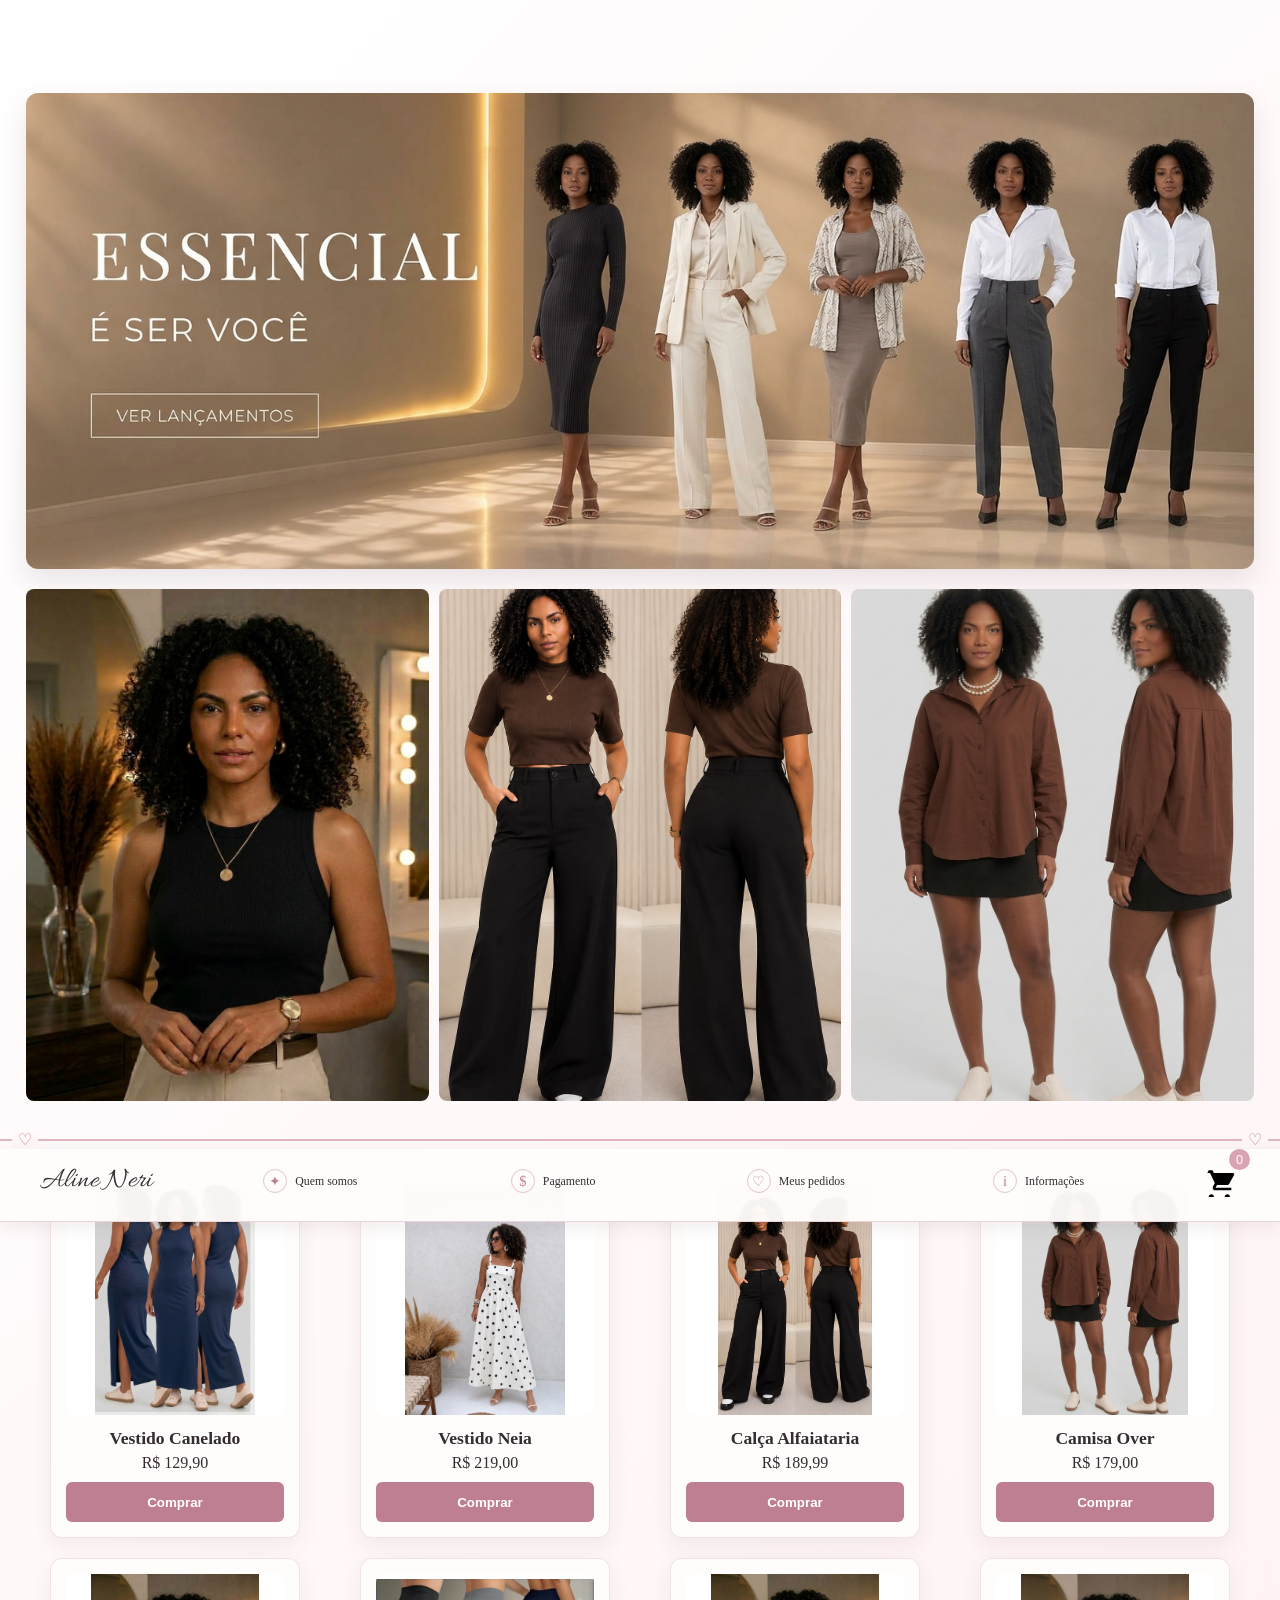
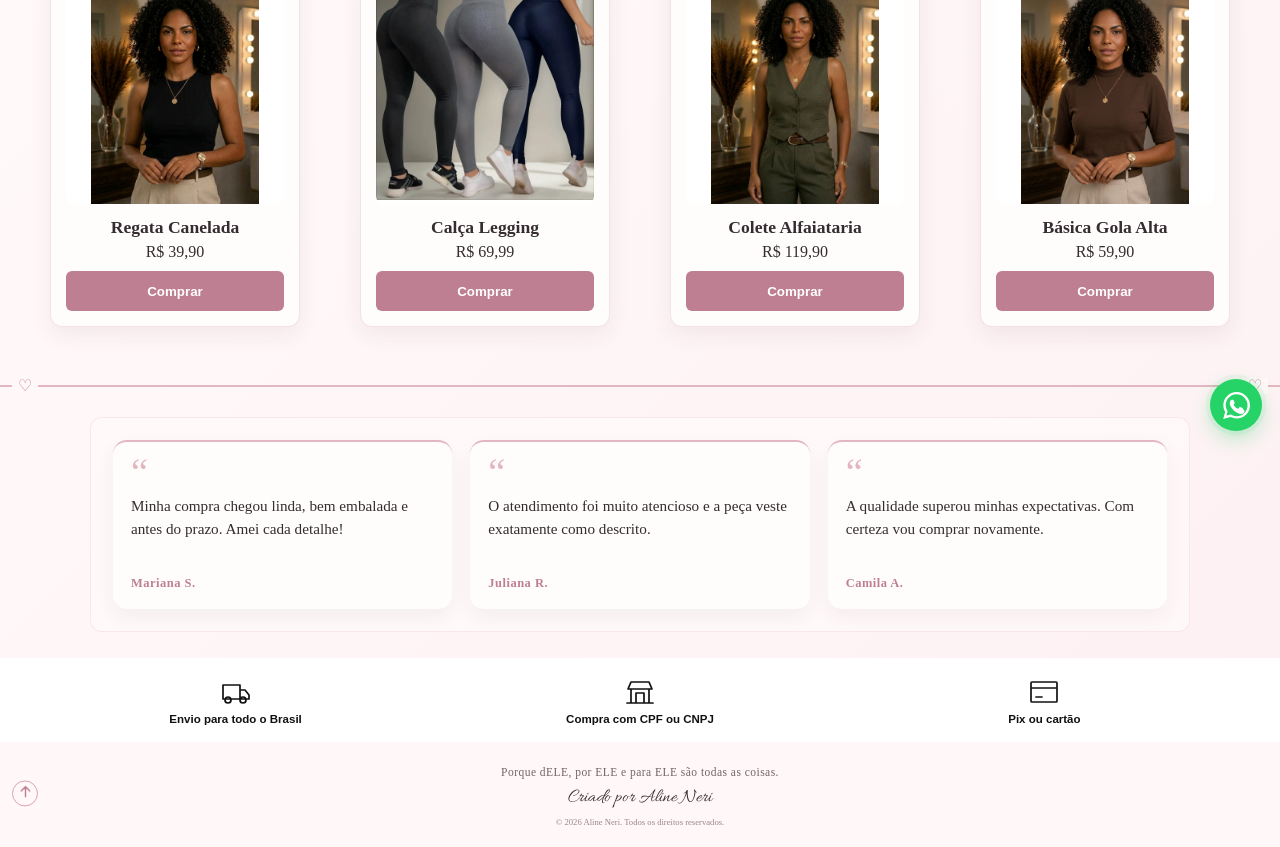
==== produto.html @ 68d3b945 "Publica catalogo Aline Neri" ====
<!DOCTYPE html>
<html lang="pt-br">
<head>
  <meta charset="UTF-8">
  <meta name="viewport" content="width=device-width, initial-scale=1.0">
  <meta name="robots" content="noindex">
  <meta http-equiv="refresh" content="0; url=index.html#catalogo">
  <title>Catálogo Aline Neri</title>
  <link rel="icon" href="img/coracao-aba.png" type="image/png" sizes="64x64">
</head>
<body>
  <p>Esta página foi movida. <a href="index.html#catalogo">Acessar o catálogo Aline Neri</a>.</p>
</body>
</html>
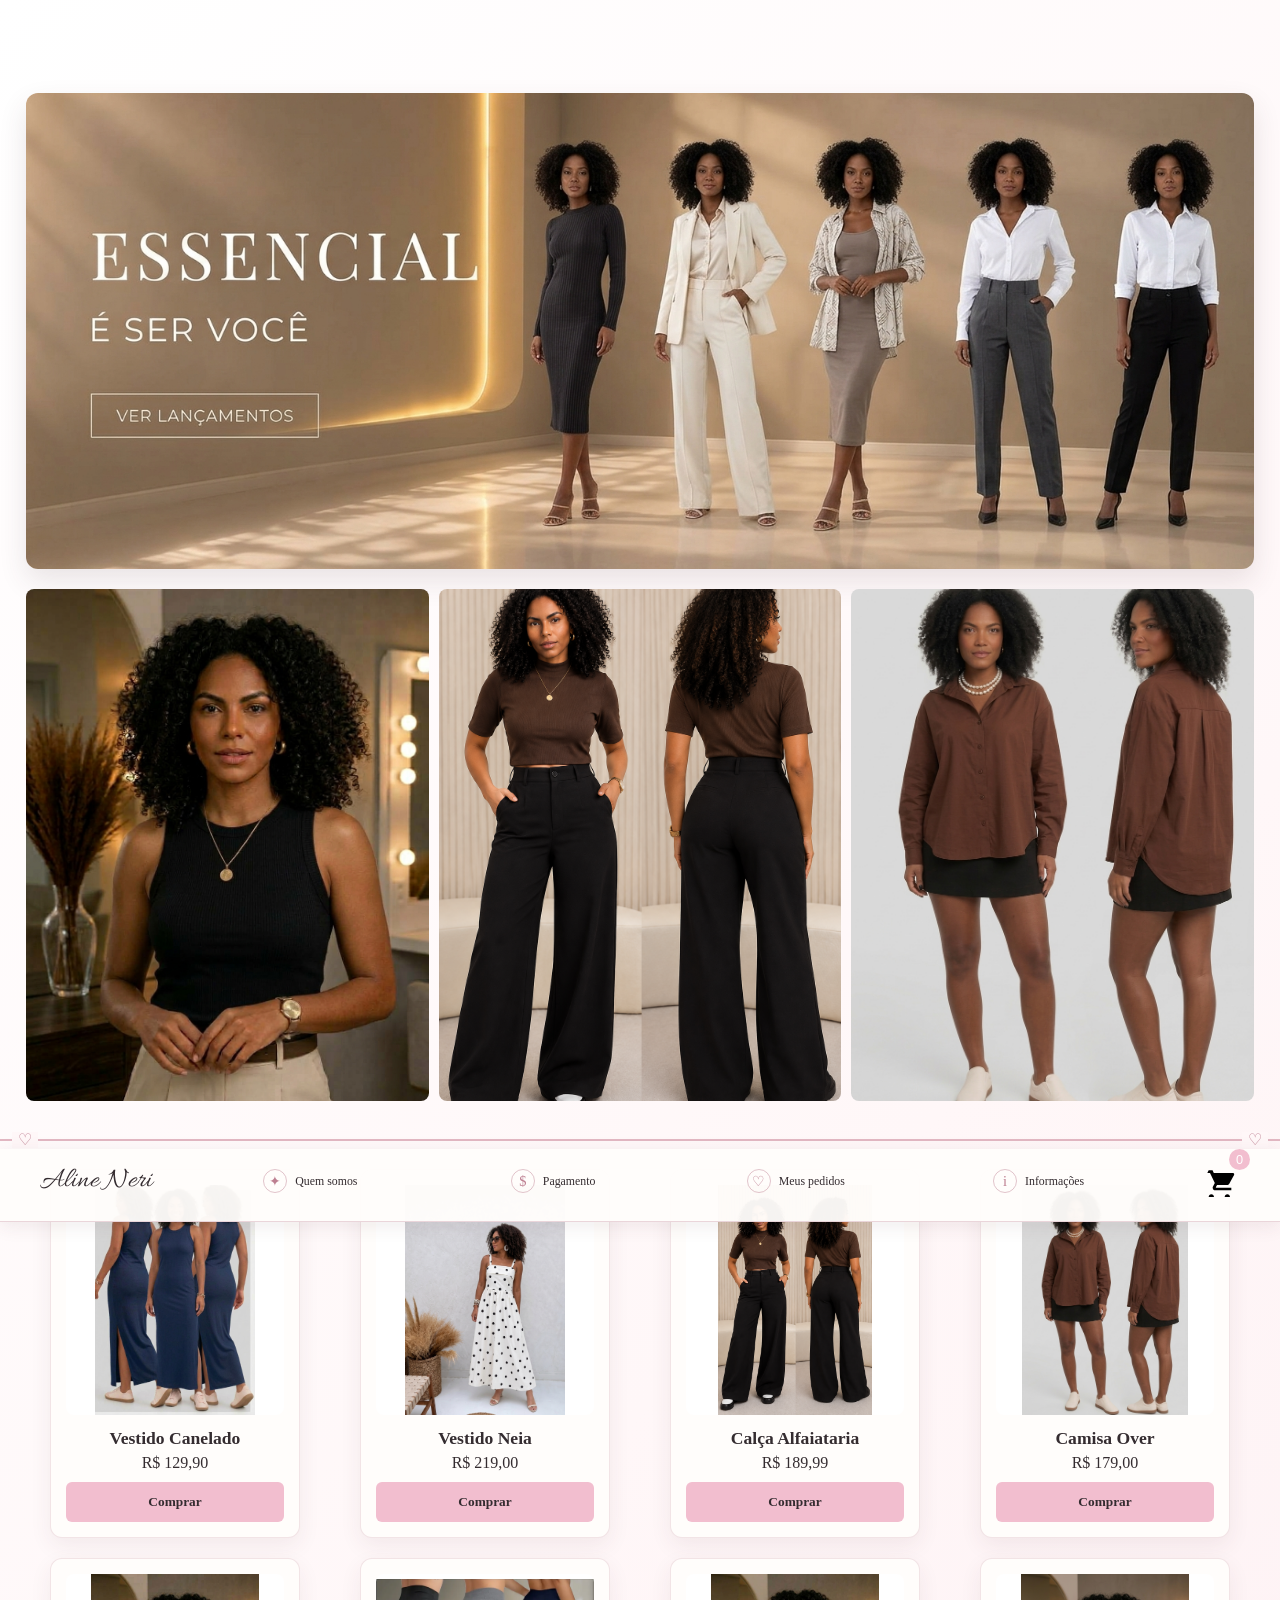
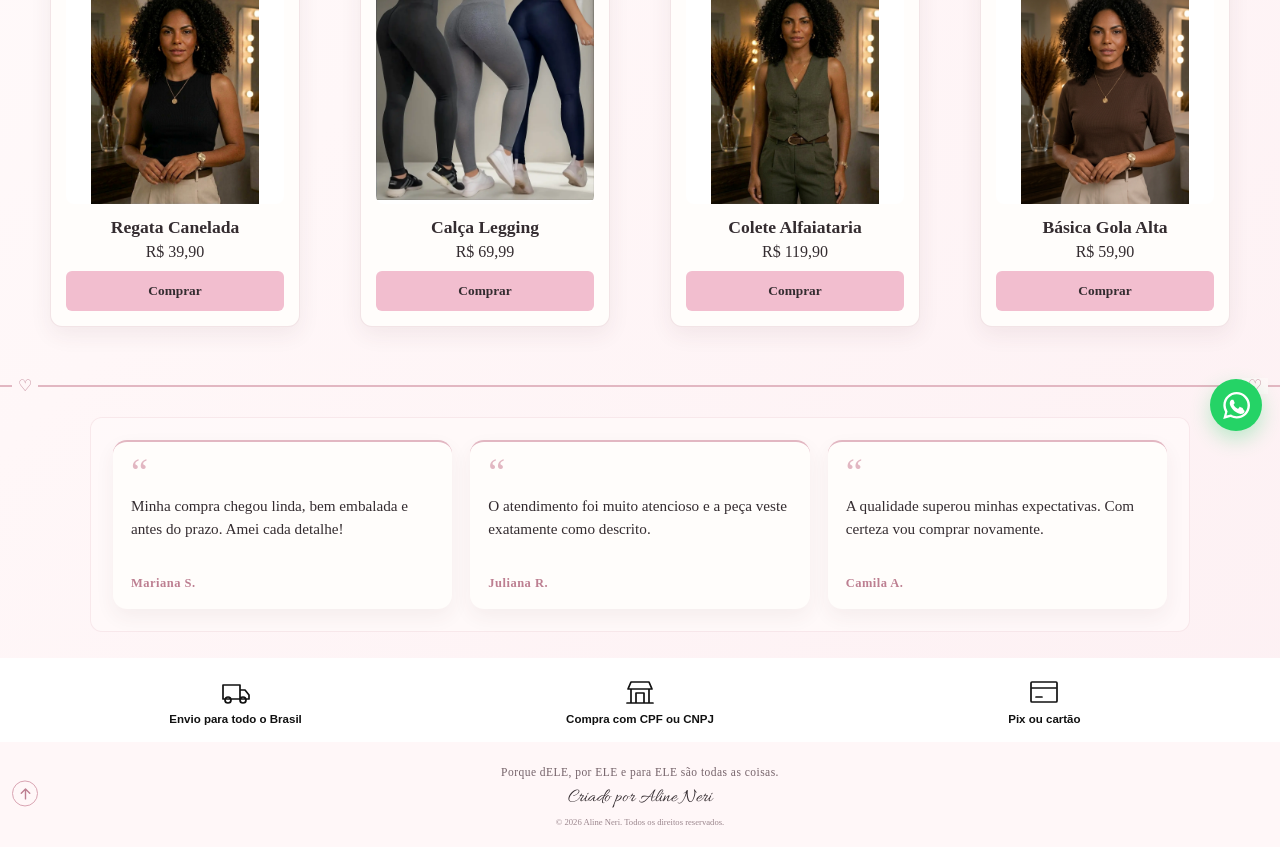
==== commit e84a5ad0: "Atualiza catálogo Aline Neri Co-authored-by: Copilot <223556219+Copilot@users.noreply.github.com>" ====
--- a/produto.html
+++ b/produto.html
@@ -6,7 +6,7 @@
   <meta name="robots" content="noindex">
   <meta http-equiv="refresh" content="0; url=index.html#catalogo">
   <title>Catálogo Aline Neri</title>
-  <link rel="icon" href="img/coracao-aba.png" type="image/png" sizes="64x64">
+  <link rel="icon" href="img/sacola-aba.svg" type="image/svg+xml">
 </head>
 <body>
   <p>Esta página foi movida. <a href="index.html#catalogo">Acessar o catálogo Aline Neri</a>.</p>
